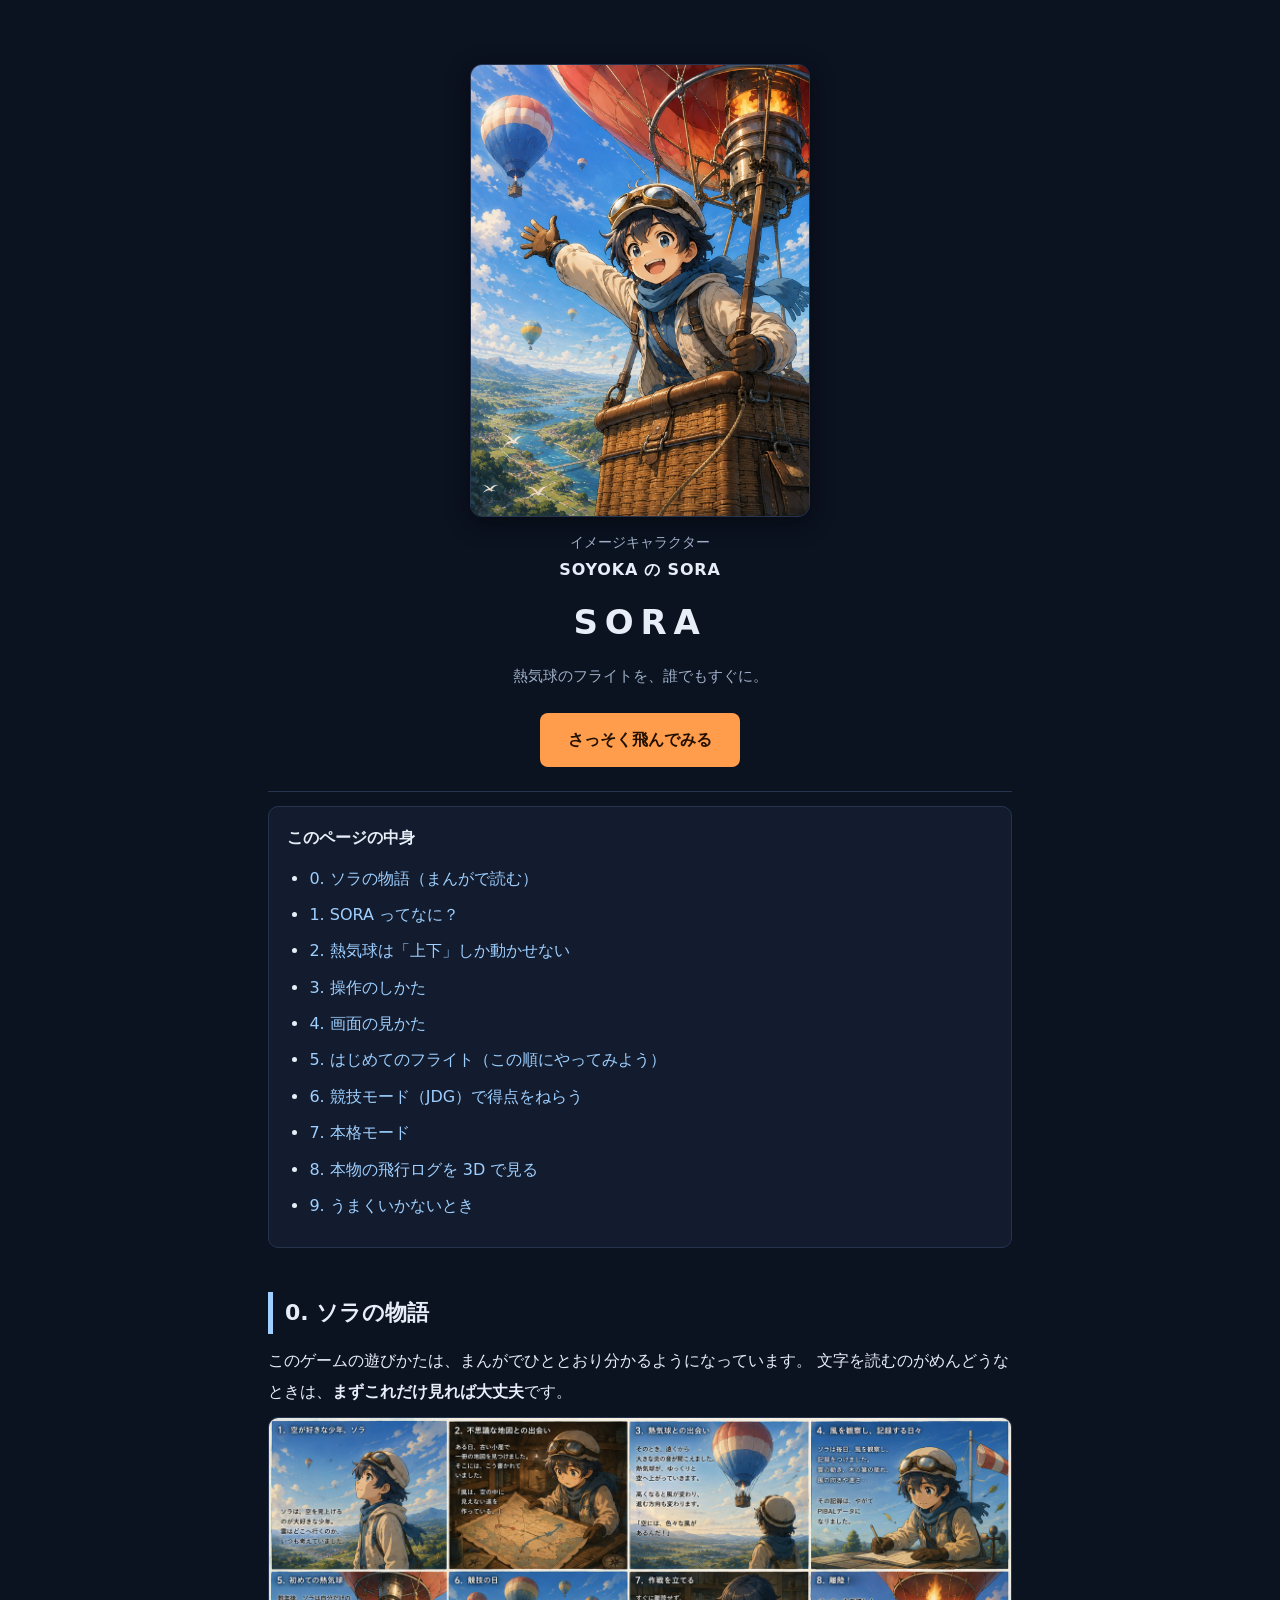
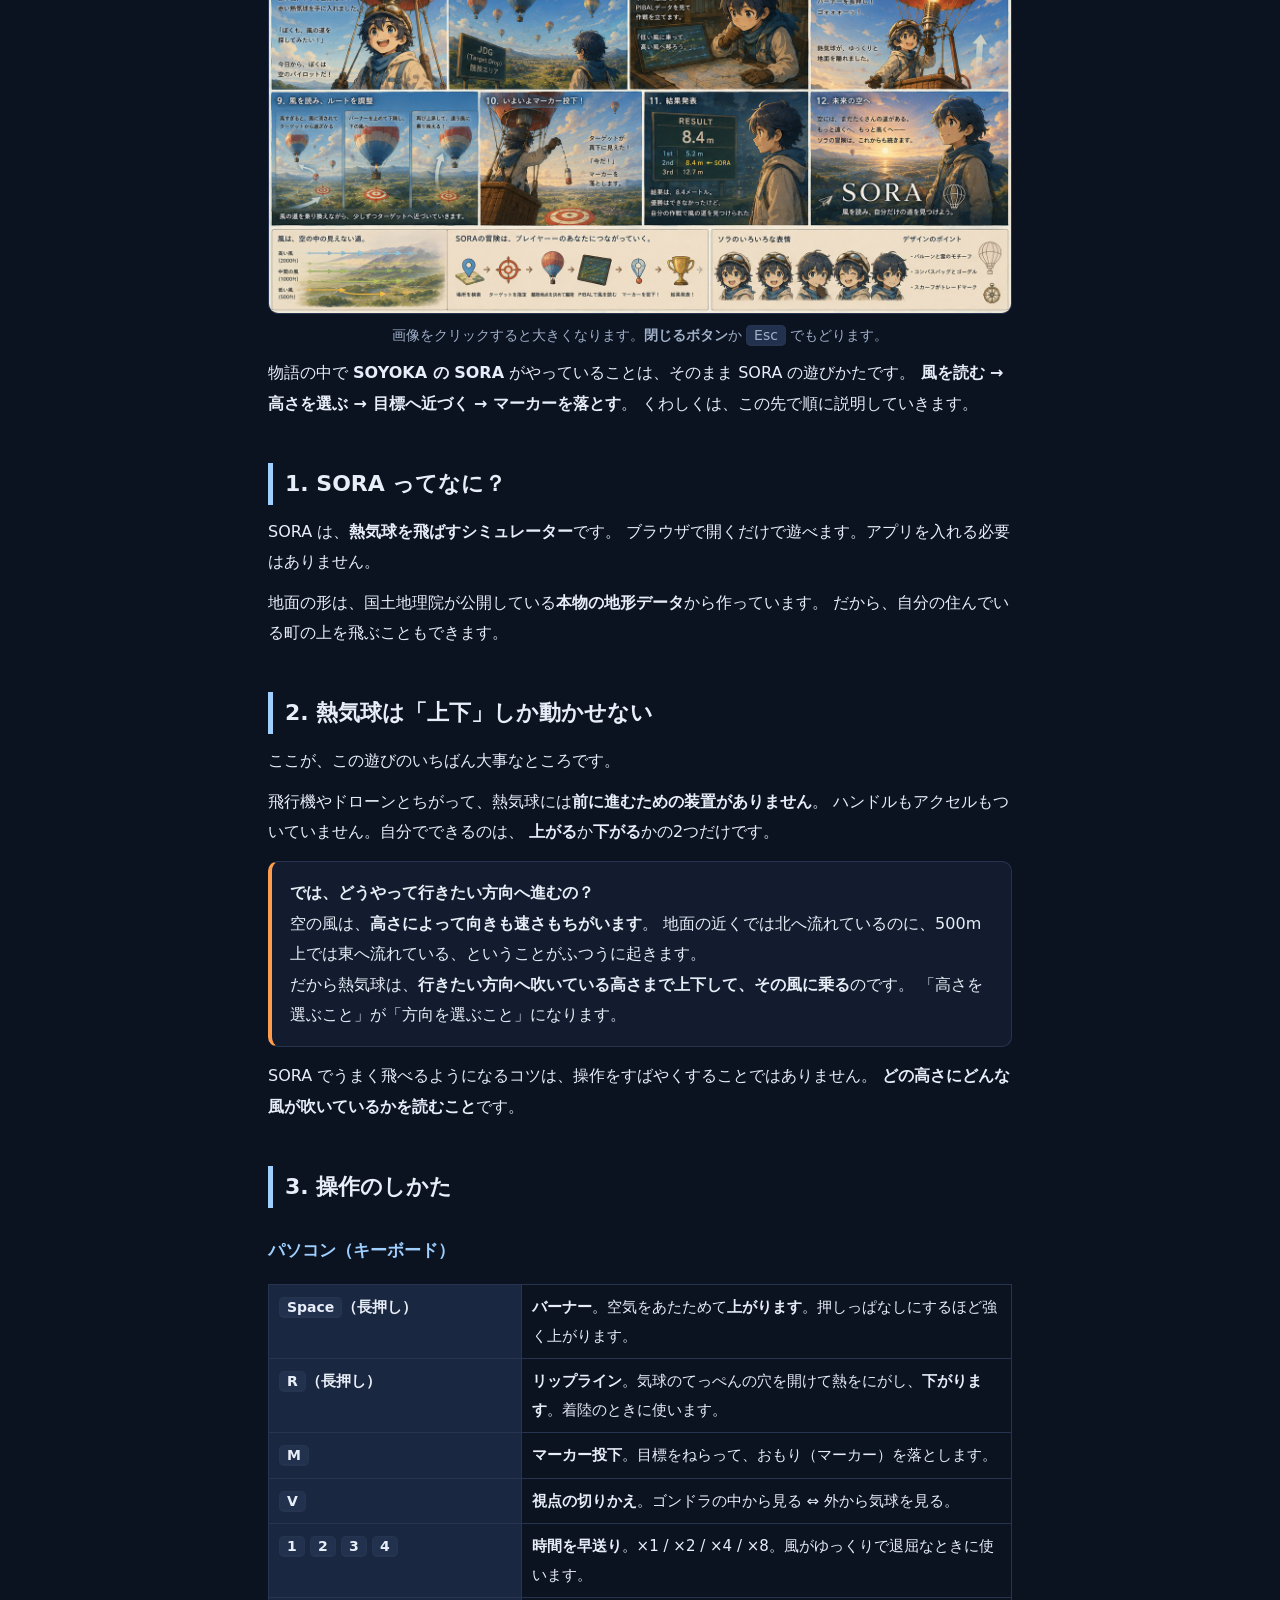
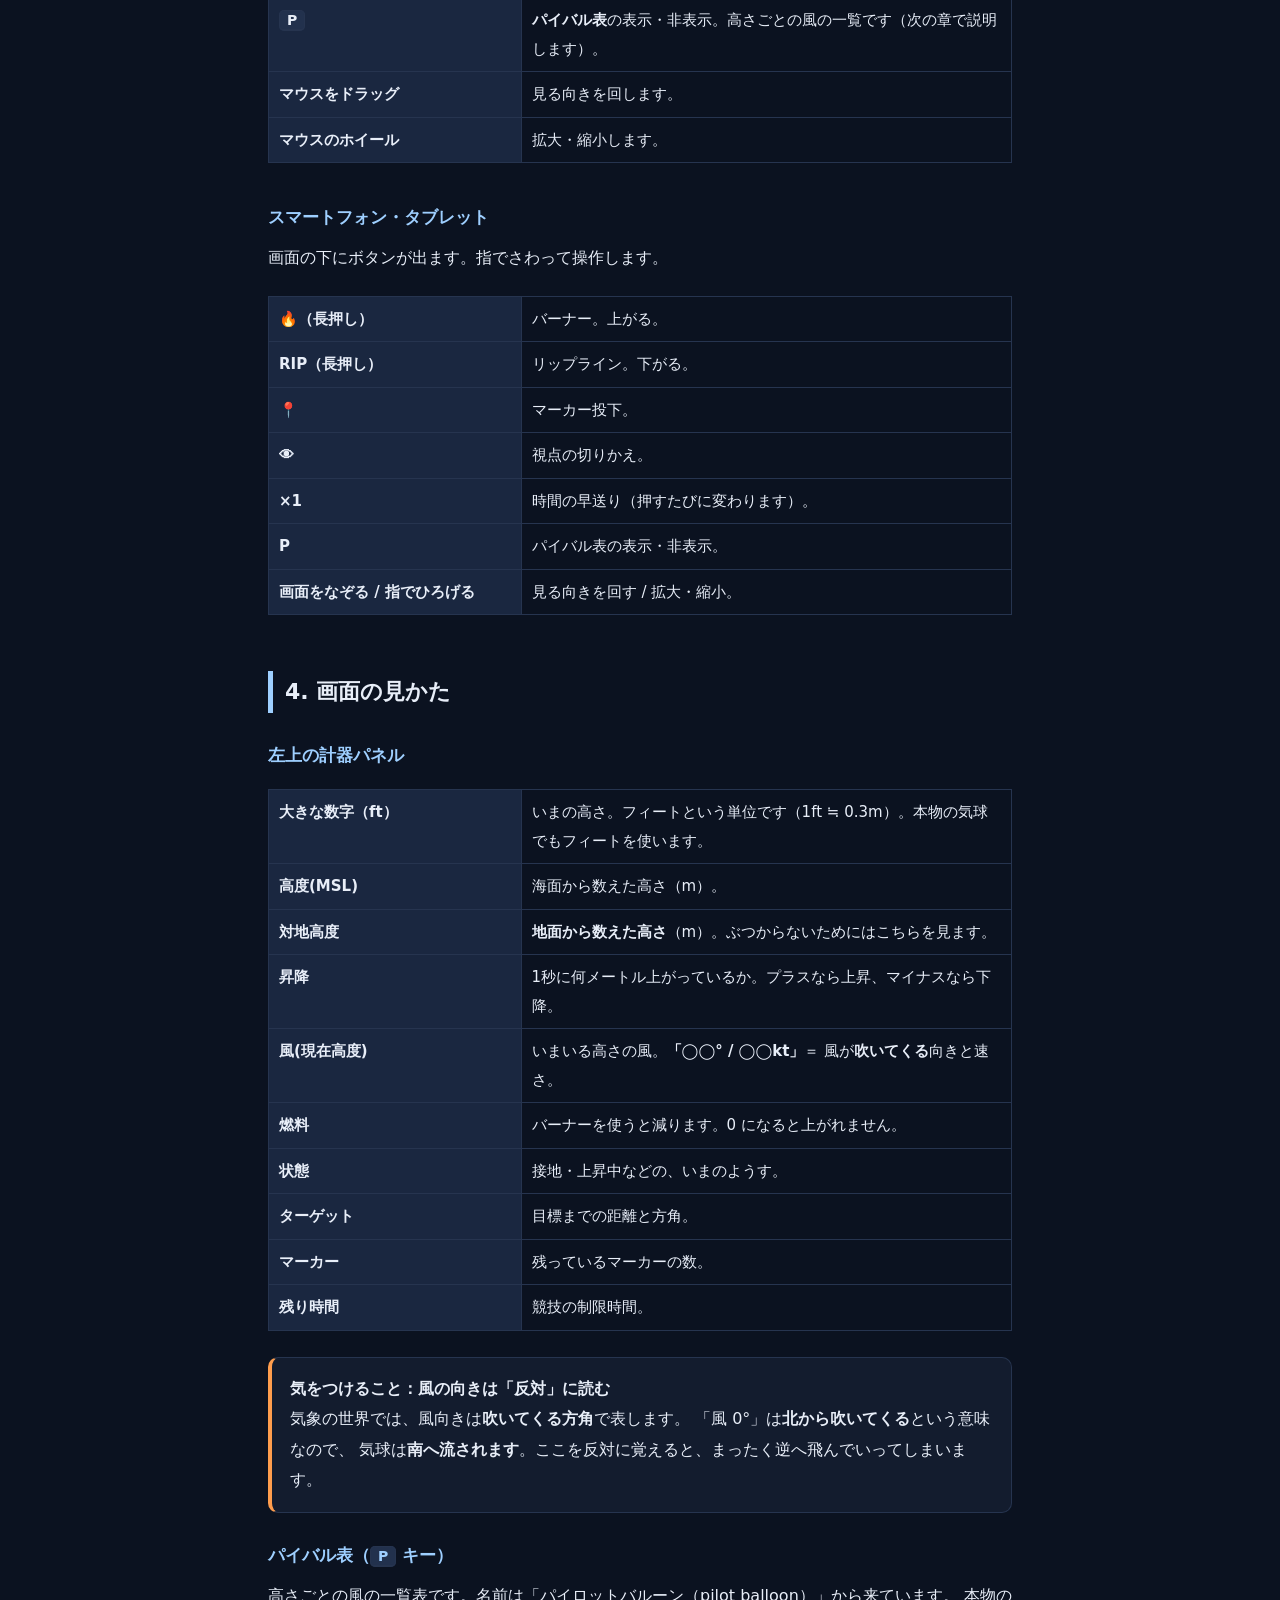
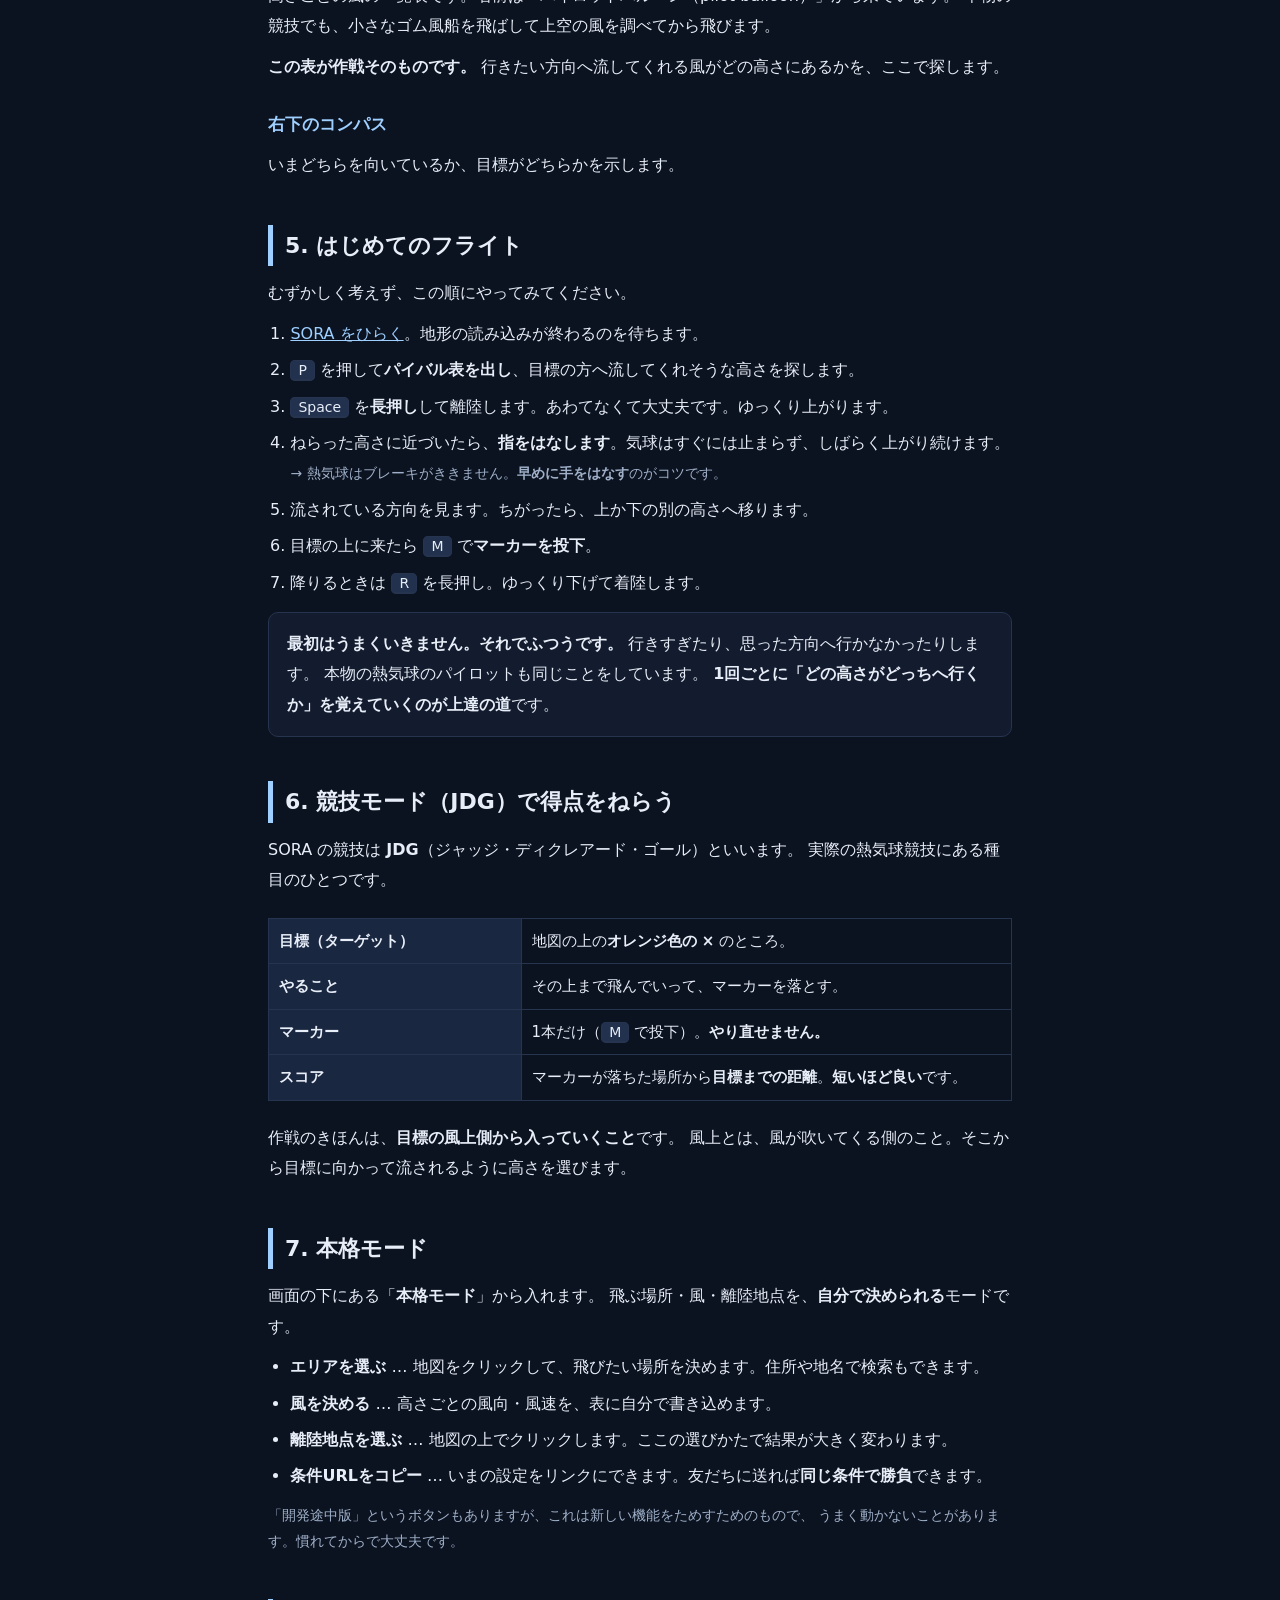
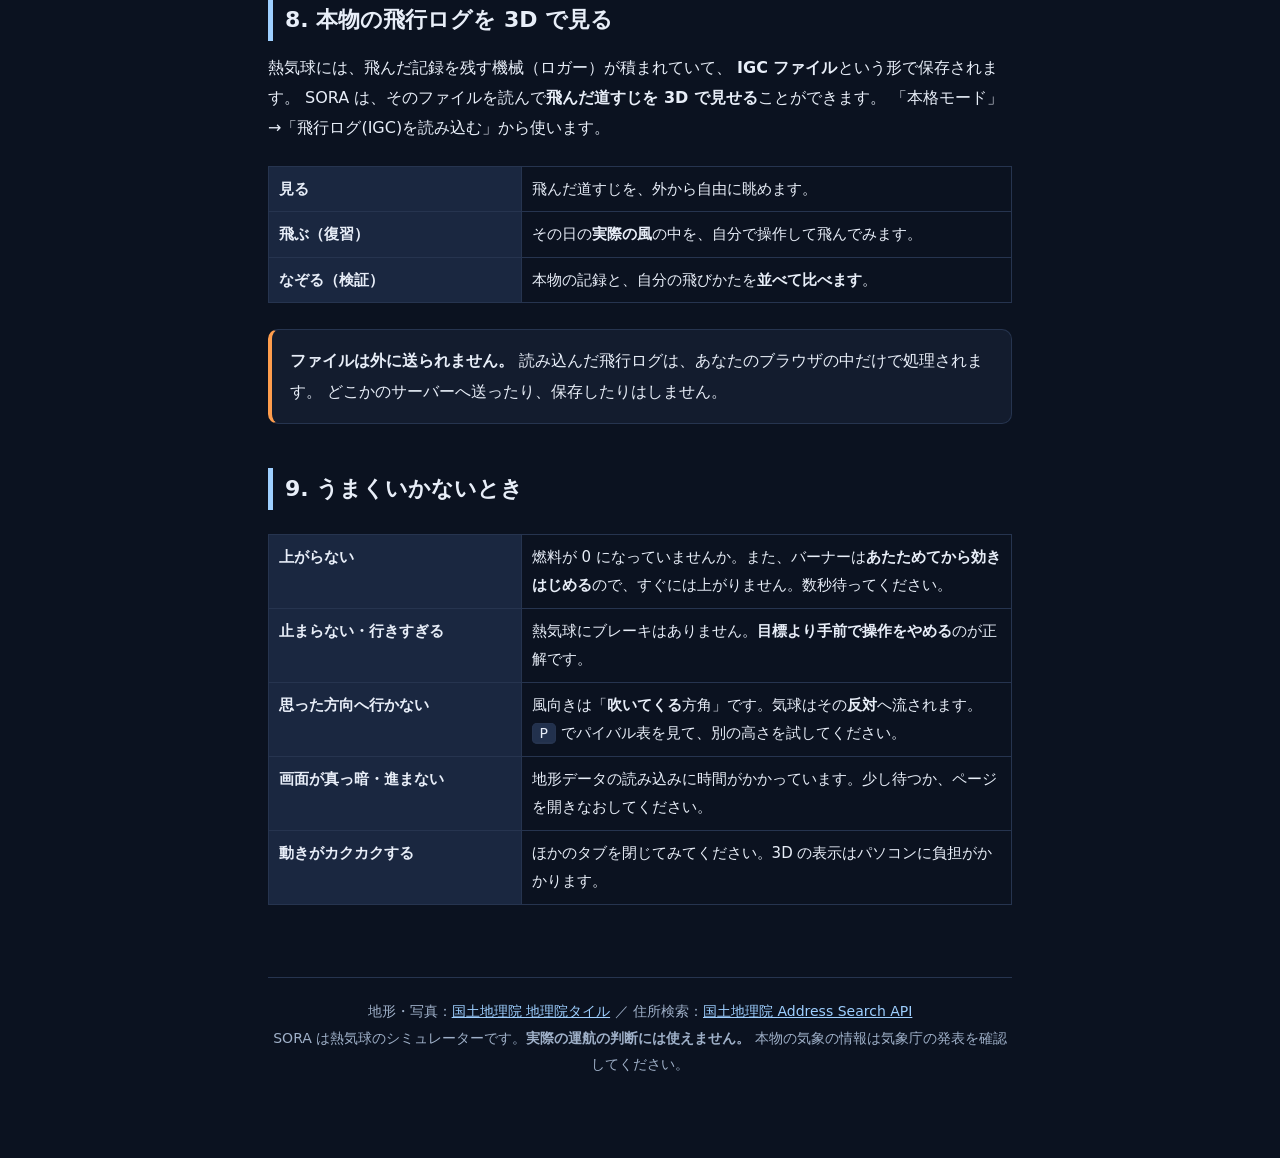
==== tutorial.html @ 1f0f730e "チュートリアルのページを作り、キャラクターと物語の絵を載せた - tutorial.html: 中学生にも読める操作説明。熱気球は上下しか操作できず   「高さを選ぶことが方向を選ぶこと」になる、とい" ====
<!DOCTYPE html>
<html lang="ja">
<head>
<meta charset="utf-8">
<meta name="viewport" content="width=device-width, initial-scale=1">
<title>SORA のあそびかた</title>
<style>
  :root{
    --bg:#0b1220; --panel:#131c2e; --line:#26344f;
    --fg:#e8eef8; --dim:#9fb0c8; --accent:#9ecfff; --fire:#ff9d4d;
  }
  *{box-sizing:border-box}
  body{
    margin:0; background:var(--bg); color:var(--fg);
    font-family:"Hiragino Kaku Gothic ProN","Yu Gothic",Meiryo,system-ui,sans-serif;
    line-height:1.9; font-size:16px;
  }
  .wrap{max-width:780px; margin:0 auto; padding:24px 18px 80px}
  header{text-align:center; padding:40px 0 24px; border-bottom:1px solid var(--line)}
  h1{margin:0; font-size:34px; letter-spacing:.2em}
  .tagline{color:var(--dim); margin-top:8px; font-size:15px}
  .start{display:inline-block; margin-top:22px; padding:12px 28px; border-radius:8px;
    background:var(--fire); color:#221000; font-weight:bold; text-decoration:none}
  h2{margin:44px 0 12px; font-size:22px; border-left:5px solid var(--accent); padding-left:12px}
  h3{margin:26px 0 6px; font-size:17px; color:var(--accent)}
  p{margin:10px 0}
  .panel{background:var(--panel); border:1px solid var(--line); border-radius:10px;
    padding:16px 18px; margin:14px 0}
  .note{border-left:4px solid var(--fire)}
  table{width:100%; border-collapse:collapse; margin:12px 0; font-size:15px}
  th,td{border:1px solid var(--line); padding:8px 10px; text-align:left; vertical-align:top}
  th{background:#1a2740; white-space:nowrap; width:34%}
  kbd{background:#22314d; border:1px solid var(--line); border-bottom-width:2px;
    border-radius:5px; padding:1px 7px; font-size:14px; font-family:inherit}
  ol,ul{padding-left:1.4em; margin:10px 0}
  li{margin:6px 0}
  .dim{color:var(--dim); font-size:14px}
  .toc a{color:var(--accent); text-decoration:none}
  .toc a:hover{text-decoration:underline}
  footer{margin-top:60px; padding-top:20px; border-top:1px solid var(--line);
    color:var(--dim); font-size:14px; text-align:center}
  a{color:var(--accent)}
  .scroll{overflow-x:auto}
  img{max-width:100%; height:auto; display:block}
  .hero{margin:0 auto 18px; max-width:340px; border-radius:12px;
    border:1px solid var(--line); box-shadow:0 6px 24px rgba(0,0,0,.45)}
  .story{border-radius:10px; border:1px solid var(--line)}
  .story-cap{color:var(--dim); font-size:14px; margin-top:8px; text-align:center}
  .hero-name{text-align:center; color:var(--dim); font-size:14px; margin:-6px 0 4px}
  .hero-name b{color:var(--fg); font-size:16px; letter-spacing:.05em}
  .zoomable{cursor:zoom-in}
  /* 拡大表示。ページの中で開いて、その場で閉じられるようにする
     (別タブで開くと「戻れない」という声があったため) */
  #lightbox{position:fixed; inset:0; background:rgba(5,9,16,.94); z-index:100;
    display:none; overflow:auto; padding:56px 12px 24px; text-align:center}
  #lightbox.open{display:block}
  #lightbox img{margin:0 auto; border-radius:8px; max-width:none; width:1400px}
  #lightbox-close{position:fixed; top:10px; right:12px; z-index:101;
    background:var(--panel); color:var(--fg); border:1px solid var(--line);
    border-radius:8px; padding:10px 18px; font-size:16px; font-family:inherit; cursor:pointer}
  #lightbox-hint{position:fixed; top:18px; left:14px; z-index:101;
    color:var(--dim); font-size:13px}
</style>
</head>
<body>
<div class="wrap">

<header>
  <img class="hero" src="assets/sora-hero.jpg"
       alt="熱気球のゴンドラから身を乗り出して手をふる少年、SOYOKAのSORA。眼下に川と町、空にはほかの気球が浮かんでいる。">
  <div class="hero-name">イメージキャラクター<br><b>SOYOKA の SORA</b></div>
  <h1>SORA</h1>
  <div class="tagline">熱気球のフライトを、誰でもすぐに。</div>
  <a class="start" href="prototype/">さっそく飛んでみる</a>
</header>

<div class="panel toc">
  <strong>このページの中身</strong>
  <ul>
    <li><a href="#story">0. ソラの物語（まんがで読む）</a></li>
    <li><a href="#what">1. SORA ってなに？</a></li>
    <li><a href="#idea">2. 熱気球は「上下」しか動かせない</a></li>
    <li><a href="#control">3. 操作のしかた</a></li>
    <li><a href="#panel">4. 画面の見かた</a></li>
    <li><a href="#first">5. はじめてのフライト（この順にやってみよう）</a></li>
    <li><a href="#game">6. 競技モード（JDG）で得点をねらう</a></li>
    <li><a href="#serious">7. 本格モード</a></li>
    <li><a href="#igc">8. 本物の飛行ログを 3D で見る</a></li>
    <li><a href="#trouble">9. うまくいかないとき</a></li>
  </ul>
</div>

<h2 id="story">0. ソラの物語</h2>
<p>
このゲームの遊びかたは、まんがでひととおり分かるようになっています。
文字を読むのがめんどうなときは、<strong>まずこれだけ見れば大丈夫</strong>です。
</p>
<img class="story zoomable" src="assets/sora-story.jpg"
     alt="全12コマの物語。空が好きな少年ソラが、風は空の中の見えない道だと知り、風を記録し、熱気球を手に入れ、JDG競技でパイバルデータから作戦を立て、風を乗り換えながらターゲットへ近づき、マーカーを投下して 8.4m の結果を得るまで。">
<div class="story-cap">
  画像をクリックすると大きくなります。<strong>閉じるボタン</strong>か <kbd>Esc</kbd> でもどります。
</div>
<p>
物語の中で <strong>SOYOKA の SORA</strong> がやっていることは、そのまま SORA の遊びかたです。
<strong>風を読む → 高さを選ぶ → 目標へ近づく → マーカーを落とす</strong>。
くわしくは、この先で順に説明していきます。
</p>

<h2 id="what">1. SORA ってなに？</h2>
<p>
SORA は、<strong>熱気球を飛ばすシミュレーター</strong>です。
ブラウザで開くだけで遊べます。アプリを入れる必要はありません。
</p>
<p>
地面の形は、国土地理院が公開している<strong>本物の地形データ</strong>から作っています。
だから、自分の住んでいる町の上を飛ぶこともできます。
</p>

<h2 id="idea">2. 熱気球は「上下」しか動かせない</h2>
<p>
ここが、この遊びのいちばん大事なところです。
</p>
<p>
飛行機やドローンとちがって、熱気球には<strong>前に進むための装置がありません</strong>。
ハンドルもアクセルもついていません。自分でできるのは、
<strong>上がる</strong>か<strong>下がる</strong>かの2つだけです。
</p>
<div class="panel note">
  <p style="margin:0">
  <strong>では、どうやって行きたい方向へ進むの？</strong><br>
  空の風は、<strong>高さによって向きも速さもちがいます</strong>。
  地面の近くでは北へ流れているのに、500m 上では東へ流れている、ということがふつうに起きます。<br>
  だから熱気球は、<strong>行きたい方向へ吹いている高さまで上下して、その風に乗る</strong>のです。
  「高さを選ぶこと」が「方向を選ぶこと」になります。
  </p>
</div>
<p>
SORA でうまく飛べるようになるコツは、操作をすばやくすることではありません。
<strong>どの高さにどんな風が吹いているかを読むこと</strong>です。
</p>

<h2 id="control">3. 操作のしかた</h2>

<h3>パソコン（キーボード）</h3>
<div class="scroll">
<table>
  <tr><th><kbd>Space</kbd>（長押し）</th>
      <td><strong>バーナー</strong>。空気をあたためて<strong>上がります</strong>。押しっぱなしにするほど強く上がります。</td></tr>
  <tr><th><kbd>R</kbd>（長押し）</th>
      <td><strong>リップライン</strong>。気球のてっぺんの穴を開けて熱をにがし、<strong>下がります</strong>。着陸のときに使います。</td></tr>
  <tr><th><kbd>M</kbd></th>
      <td><strong>マーカー投下</strong>。目標をねらって、おもり（マーカー）を落とします。</td></tr>
  <tr><th><kbd>V</kbd></th>
      <td><strong>視点の切りかえ</strong>。ゴンドラの中から見る ⇔ 外から気球を見る。</td></tr>
  <tr><th><kbd>1</kbd> <kbd>2</kbd> <kbd>3</kbd> <kbd>4</kbd></th>
      <td><strong>時間を早送り</strong>。×1 / ×2 / ×4 / ×8。風がゆっくりで退屈なときに使います。</td></tr>
  <tr><th><kbd>P</kbd></th>
      <td><strong>パイバル表</strong>の表示・非表示。高さごとの風の一覧です（次の章で説明します）。</td></tr>
  <tr><th>マウスをドラッグ</th><td>見る向きを回します。</td></tr>
  <tr><th>マウスのホイール</th><td>拡大・縮小します。</td></tr>
</table>
</div>

<h3>スマートフォン・タブレット</h3>
<p>画面の下にボタンが出ます。指でさわって操作します。</p>
<div class="scroll">
<table>
  <tr><th>🔥（長押し）</th><td>バーナー。上がる。</td></tr>
  <tr><th>RIP（長押し）</th><td>リップライン。下がる。</td></tr>
  <tr><th>📍</th><td>マーカー投下。</td></tr>
  <tr><th>👁</th><td>視点の切りかえ。</td></tr>
  <tr><th>×1</th><td>時間の早送り（押すたびに変わります）。</td></tr>
  <tr><th>P</th><td>パイバル表の表示・非表示。</td></tr>
  <tr><th>画面をなぞる / 指でひろげる</th><td>見る向きを回す / 拡大・縮小。</td></tr>
</table>
</div>

<h2 id="panel">4. 画面の見かた</h2>

<h3>左上の計器パネル</h3>
<div class="scroll">
<table>
  <tr><th>大きな数字（ft）</th><td>いまの高さ。フィートという単位です（1ft ≒ 0.3m）。本物の気球でもフィートを使います。</td></tr>
  <tr><th>高度(MSL)</th><td>海面から数えた高さ（m）。</td></tr>
  <tr><th>対地高度</th><td><strong>地面から数えた高さ</strong>（m）。ぶつからないためにはこちらを見ます。</td></tr>
  <tr><th>昇降</th><td>1秒に何メートル上がっているか。プラスなら上昇、マイナスなら下降。</td></tr>
  <tr><th>風(現在高度)</th><td>いまいる高さの風。<strong>「◯◯° / ◯◯kt」</strong>＝ 風が<strong>吹いてくる</strong>向きと速さ。</td></tr>
  <tr><th>燃料</th><td>バーナーを使うと減ります。0 になると上がれません。</td></tr>
  <tr><th>状態</th><td>接地・上昇中などの、いまのようす。</td></tr>
  <tr><th>ターゲット</th><td>目標までの距離と方角。</td></tr>
  <tr><th>マーカー</th><td>残っているマーカーの数。</td></tr>
  <tr><th>残り時間</th><td>競技の制限時間。</td></tr>
</table>
</div>

<div class="panel note">
  <p style="margin:0">
  <strong>気をつけること：風の向きは「反対」に読む</strong><br>
  気象の世界では、風向きは<strong>吹いてくる方角</strong>で表します。
  「風 0°」は<strong>北から吹いてくる</strong>という意味なので、
  気球は<strong>南へ流されます</strong>。ここを反対に覚えると、まったく逆へ飛んでいってしまいます。
  </p>
</div>

<h3>パイバル表（<kbd>P</kbd> キー）</h3>
<p>
高さごとの風の一覧表です。名前は「パイロットバルーン（pilot balloon）」から来ています。
本物の競技でも、小さなゴム風船を飛ばして上空の風を調べてから飛びます。
</p>
<p>
<strong>この表が作戦そのものです。</strong>
行きたい方向へ流してくれる風がどの高さにあるかを、ここで探します。
</p>

<h3>右下のコンパス</h3>
<p>いまどちらを向いているか、目標がどちらかを示します。</p>

<h2 id="first">5. はじめてのフライト</h2>
<p>むずかしく考えず、この順にやってみてください。</p>
<ol>
  <li><a href="prototype/">SORA をひらく</a>。地形の読み込みが終わるのを待ちます。</li>
  <li><kbd>P</kbd> を押して<strong>パイバル表を出し</strong>、目標の方へ流してくれそうな高さを探します。</li>
  <li><kbd>Space</kbd> を<strong>長押し</strong>して離陸します。あわてなくて大丈夫です。ゆっくり上がります。</li>
  <li>ねらった高さに近づいたら、<strong>指をはなします</strong>。気球はすぐには止まらず、しばらく上がり続けます。<br>
      <span class="dim">→ 熱気球はブレーキがききません。<strong>早めに手をはなす</strong>のがコツです。</span></li>
  <li>流されている方向を見ます。ちがったら、上か下の別の高さへ移ります。</li>
  <li>目標の上に来たら <kbd>M</kbd> で<strong>マーカーを投下</strong>。</li>
  <li>降りるときは <kbd>R</kbd> を長押し。ゆっくり下げて着陸します。</li>
</ol>
<div class="panel">
  <p style="margin:0">
  <strong>最初はうまくいきません。それでふつうです。</strong>
  行きすぎたり、思った方向へ行かなかったりします。
  本物の熱気球のパイロットも同じことをしています。
  <strong>1回ごとに「どの高さがどっちへ行くか」を覚えていくのが上達の道</strong>です。
  </p>
</div>

<h2 id="game">6. 競技モード（JDG）で得点をねらう</h2>
<p>
SORA の競技は <strong>JDG</strong>（ジャッジ・ディクレアード・ゴール）といいます。
実際の熱気球競技にある種目のひとつです。
</p>
<div class="scroll">
<table>
  <tr><th>目標（ターゲット）</th><td>地図の上の<strong>オレンジ色の ×</strong> のところ。</td></tr>
  <tr><th>やること</th><td>その上まで飛んでいって、マーカーを落とす。</td></tr>
  <tr><th>マーカー</th><td>1本だけ（<kbd>M</kbd> で投下）。<strong>やり直せません。</strong></td></tr>
  <tr><th>スコア</th><td>マーカーが落ちた場所から<strong>目標までの距離</strong>。<strong>短いほど良い</strong>です。</td></tr>
</table>
</div>
<p>
作戦のきほんは、<strong>目標の風上側から入っていくこと</strong>です。
風上とは、風が吹いてくる側のこと。そこから目標に向かって流されるように高さを選びます。
</p>

<h2 id="serious">7. 本格モード</h2>
<p>
画面の下にある「<strong>本格モード</strong>」から入れます。
飛ぶ場所・風・離陸地点を、<strong>自分で決められる</strong>モードです。
</p>
<ul>
  <li><strong>エリアを選ぶ</strong> … 地図をクリックして、飛びたい場所を決めます。住所や地名で検索もできます。</li>
  <li><strong>風を決める</strong> … 高さごとの風向・風速を、表に自分で書き込めます。</li>
  <li><strong>離陸地点を選ぶ</strong> … 地図の上でクリックします。ここの選びかたで結果が大きく変わります。</li>
  <li><strong>条件URLをコピー</strong> … いまの設定をリンクにできます。友だちに送れば<strong>同じ条件で勝負</strong>できます。</li>
</ul>
<p class="dim">
「開発途中版」というボタンもありますが、これは新しい機能をためすためのもので、
うまく動かないことがあります。慣れてからで大丈夫です。
</p>

<h2 id="igc">8. 本物の飛行ログを 3D で見る</h2>
<p>
熱気球には、飛んだ記録を残す機械（ロガー）が積まれていて、
<strong>IGC ファイル</strong>という形で保存されます。
SORA は、そのファイルを読んで<strong>飛んだ道すじを 3D で見せる</strong>ことができます。
「本格モード」→「飛行ログ(IGC)を読み込む」から使います。
</p>
<div class="scroll">
<table>
  <tr><th>見る</th><td>飛んだ道すじを、外から自由に眺めます。</td></tr>
  <tr><th>飛ぶ（復習）</th><td>その日の<strong>実際の風</strong>の中を、自分で操作して飛んでみます。</td></tr>
  <tr><th>なぞる（検証）</th><td>本物の記録と、自分の飛びかたを<strong>並べて比べます</strong>。</td></tr>
</table>
</div>
<div class="panel note">
  <p style="margin:0">
  <strong>ファイルは外に送られません。</strong>
  読み込んだ飛行ログは、あなたのブラウザの中だけで処理されます。
  どこかのサーバーへ送ったり、保存したりはしません。
  </p>
</div>

<h2 id="trouble">9. うまくいかないとき</h2>
<div class="scroll">
<table>
  <tr><th>上がらない</th><td>燃料が 0 になっていませんか。また、バーナーは<strong>あたためてから効きはじめる</strong>ので、すぐには上がりません。数秒待ってください。</td></tr>
  <tr><th>止まらない・行きすぎる</th><td>熱気球にブレーキはありません。<strong>目標より手前で操作をやめる</strong>のが正解です。</td></tr>
  <tr><th>思った方向へ行かない</th><td>風向きは「<strong>吹いてくる</strong>方角」です。気球はその<strong>反対</strong>へ流されます。<kbd>P</kbd> でパイバル表を見て、別の高さを試してください。</td></tr>
  <tr><th>画面が真っ暗・進まない</th><td>地形データの読み込みに時間がかかっています。少し待つか、ページを開きなおしてください。</td></tr>
  <tr><th>動きがカクカクする</th><td>ほかのタブを閉じてみてください。3D の表示はパソコンに負担がかかります。</td></tr>
</table>
</div>

<footer>
  地形・写真：<a href="https://maps.gsi.go.jp/development/ichiran.html" target="_blank" rel="noopener">国土地理院 地理院タイル</a> ／
  住所検索：<a href="https://msearch.gsi.go.jp/address-search/" target="_blank" rel="noopener">国土地理院 Address Search API</a><br>
  SORA は熱気球のシミュレーターです。<strong>実際の運航の判断には使えません。</strong>
  本物の気象の情報は気象庁の発表を確認してください。
</footer>

</div>

<div id="lightbox">
  <div id="lightbox-hint">ドラッグ・スクロールで動かせます</div>
  <button id="lightbox-close" type="button">✕ 閉じる</button>
  <img id="lightbox-img" src="" alt="">
</div>

<script>
(function () {
  var box   = document.getElementById('lightbox');
  var img   = document.getElementById('lightbox-img');
  var close = document.getElementById('lightbox-close');

  function open(src, alt) {
    img.src = src; img.alt = alt || '';
    box.classList.add('open');
    box.scrollTop = 0; box.scrollLeft = 0;
    document.body.style.overflow = 'hidden';
    close.focus();
  }
  function shut() {
    box.classList.remove('open');
    document.body.style.overflow = '';
  }

  Array.prototype.forEach.call(document.querySelectorAll('.zoomable'), function (el) {
    el.addEventListener('click', function () { open(el.src, el.alt); });
  });

  close.addEventListener('click', shut);
  // 画像そのもの以外(背景)をクリックしても閉じる
  box.addEventListener('click', function (e) { if (e.target !== img) shut(); });
  document.addEventListener('keydown', function (e) {
    if (e.key === 'Escape' && box.classList.contains('open')) shut();
  });
})();
</script>
</body>
</html>
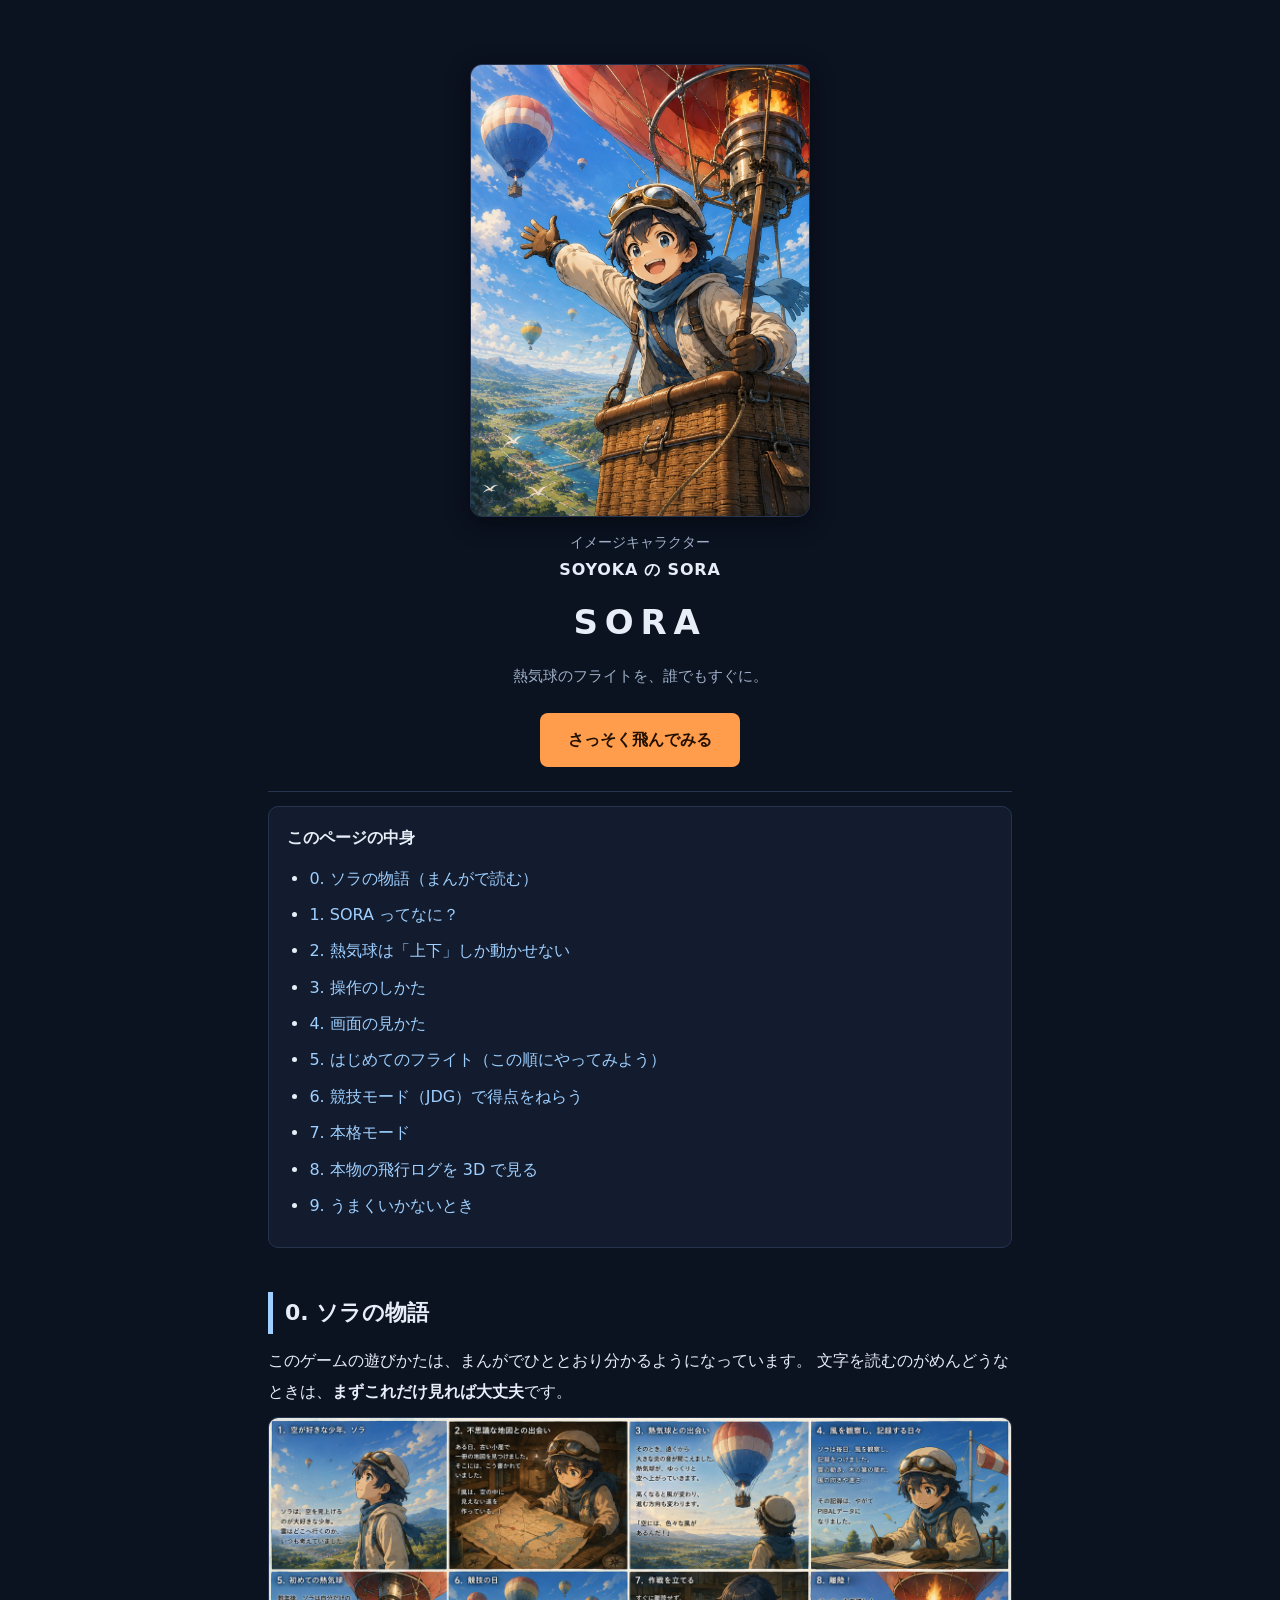
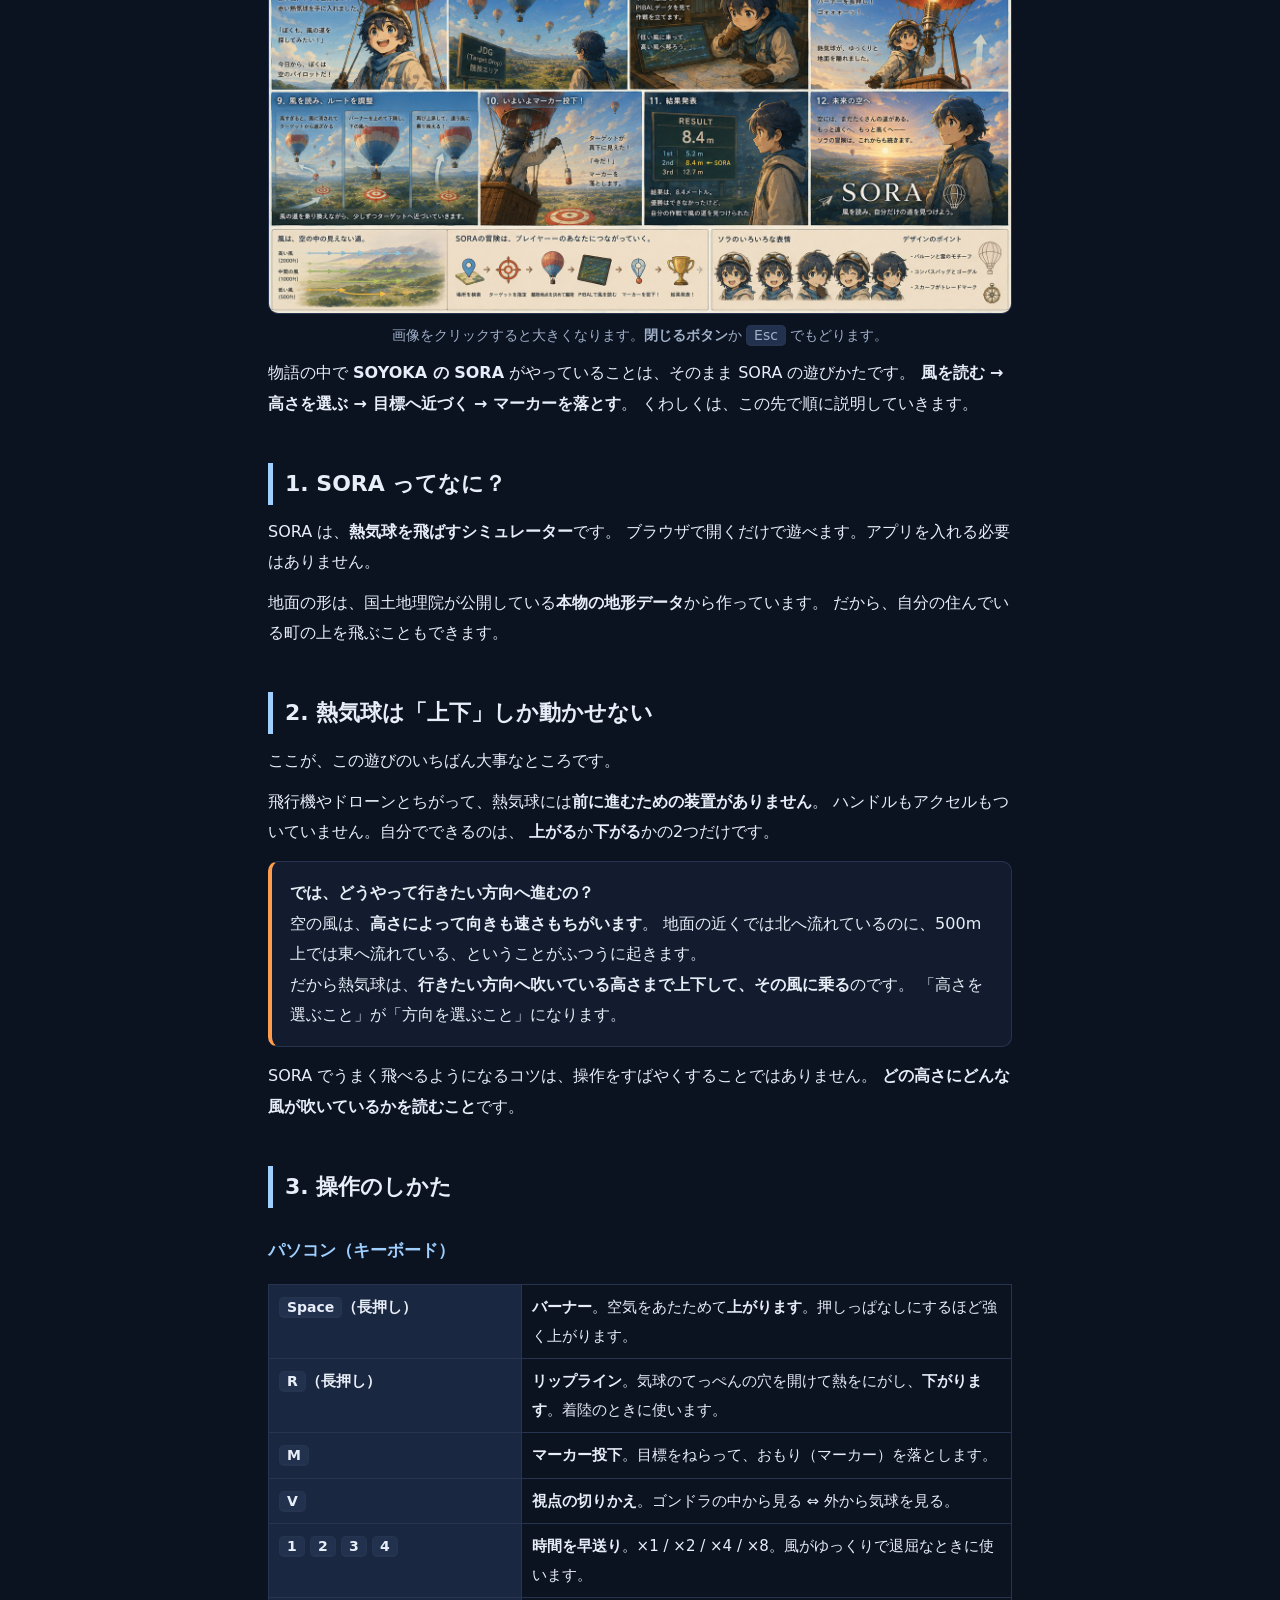
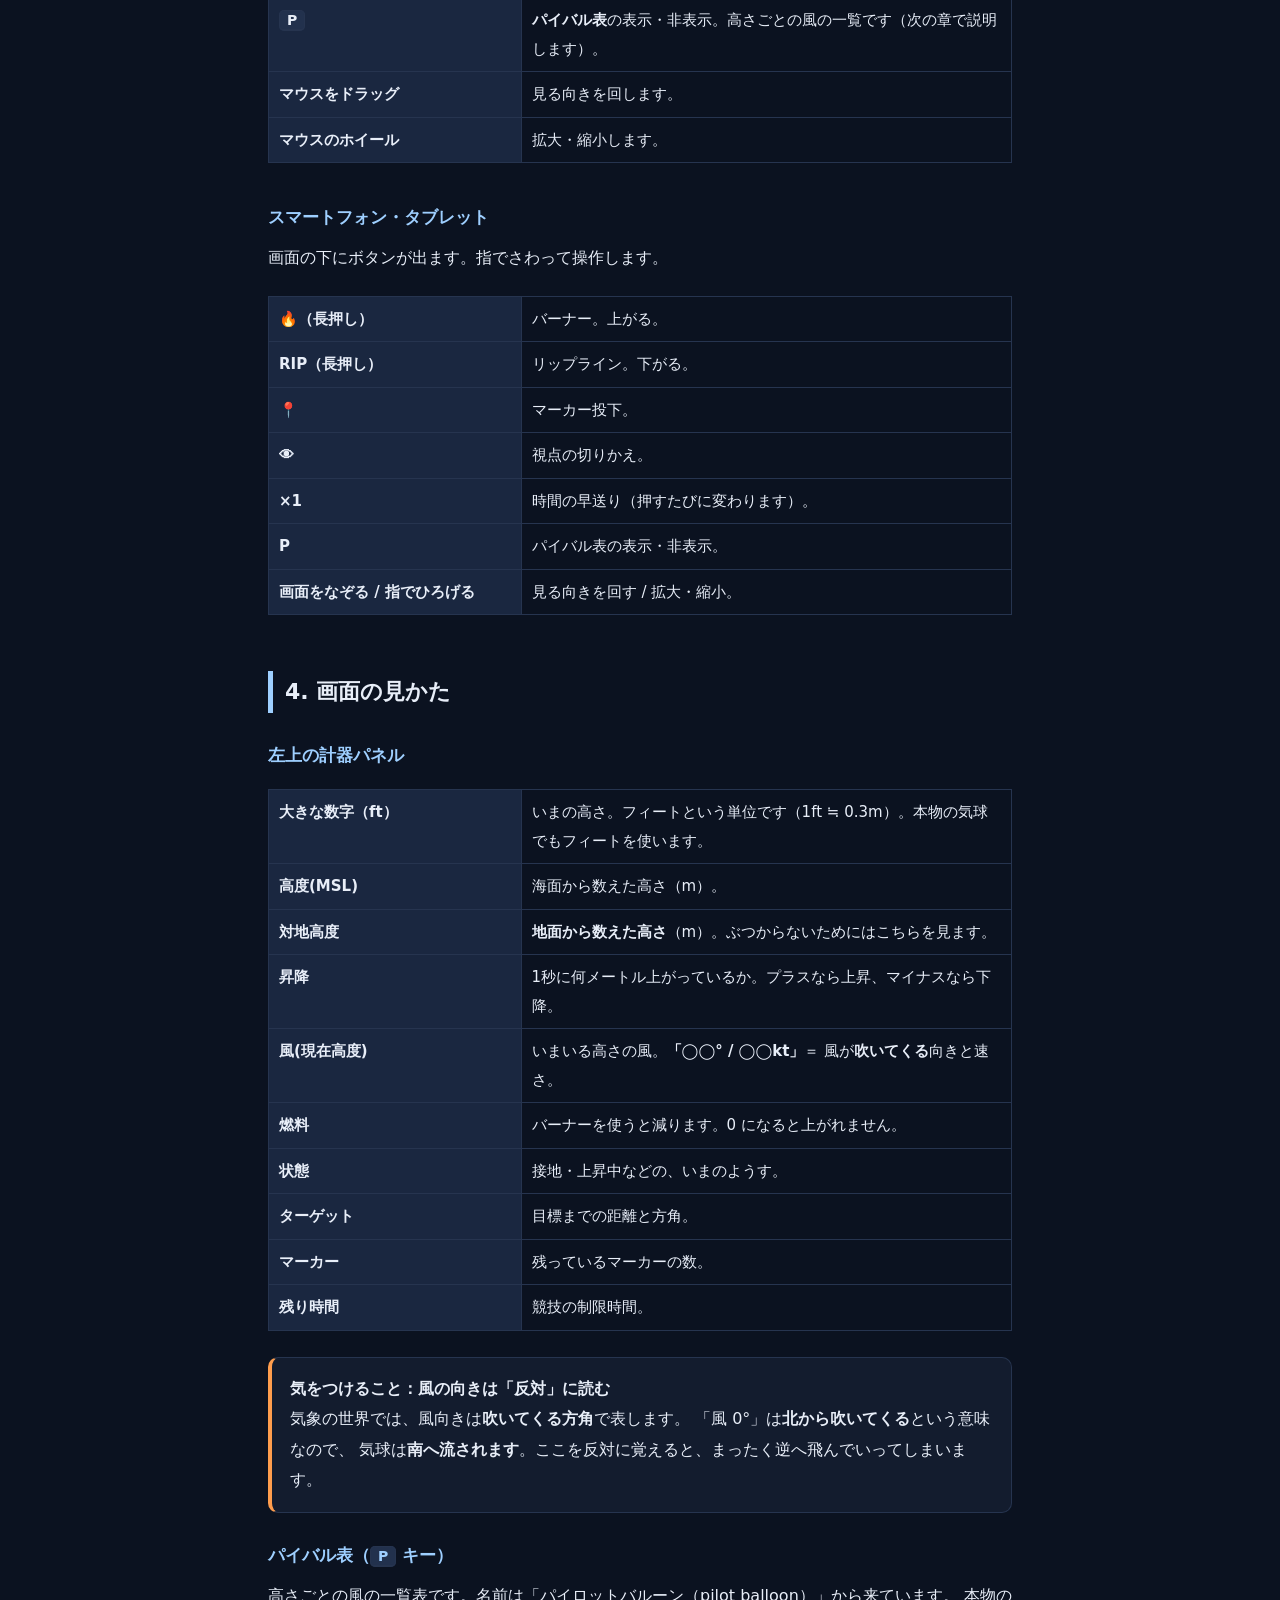
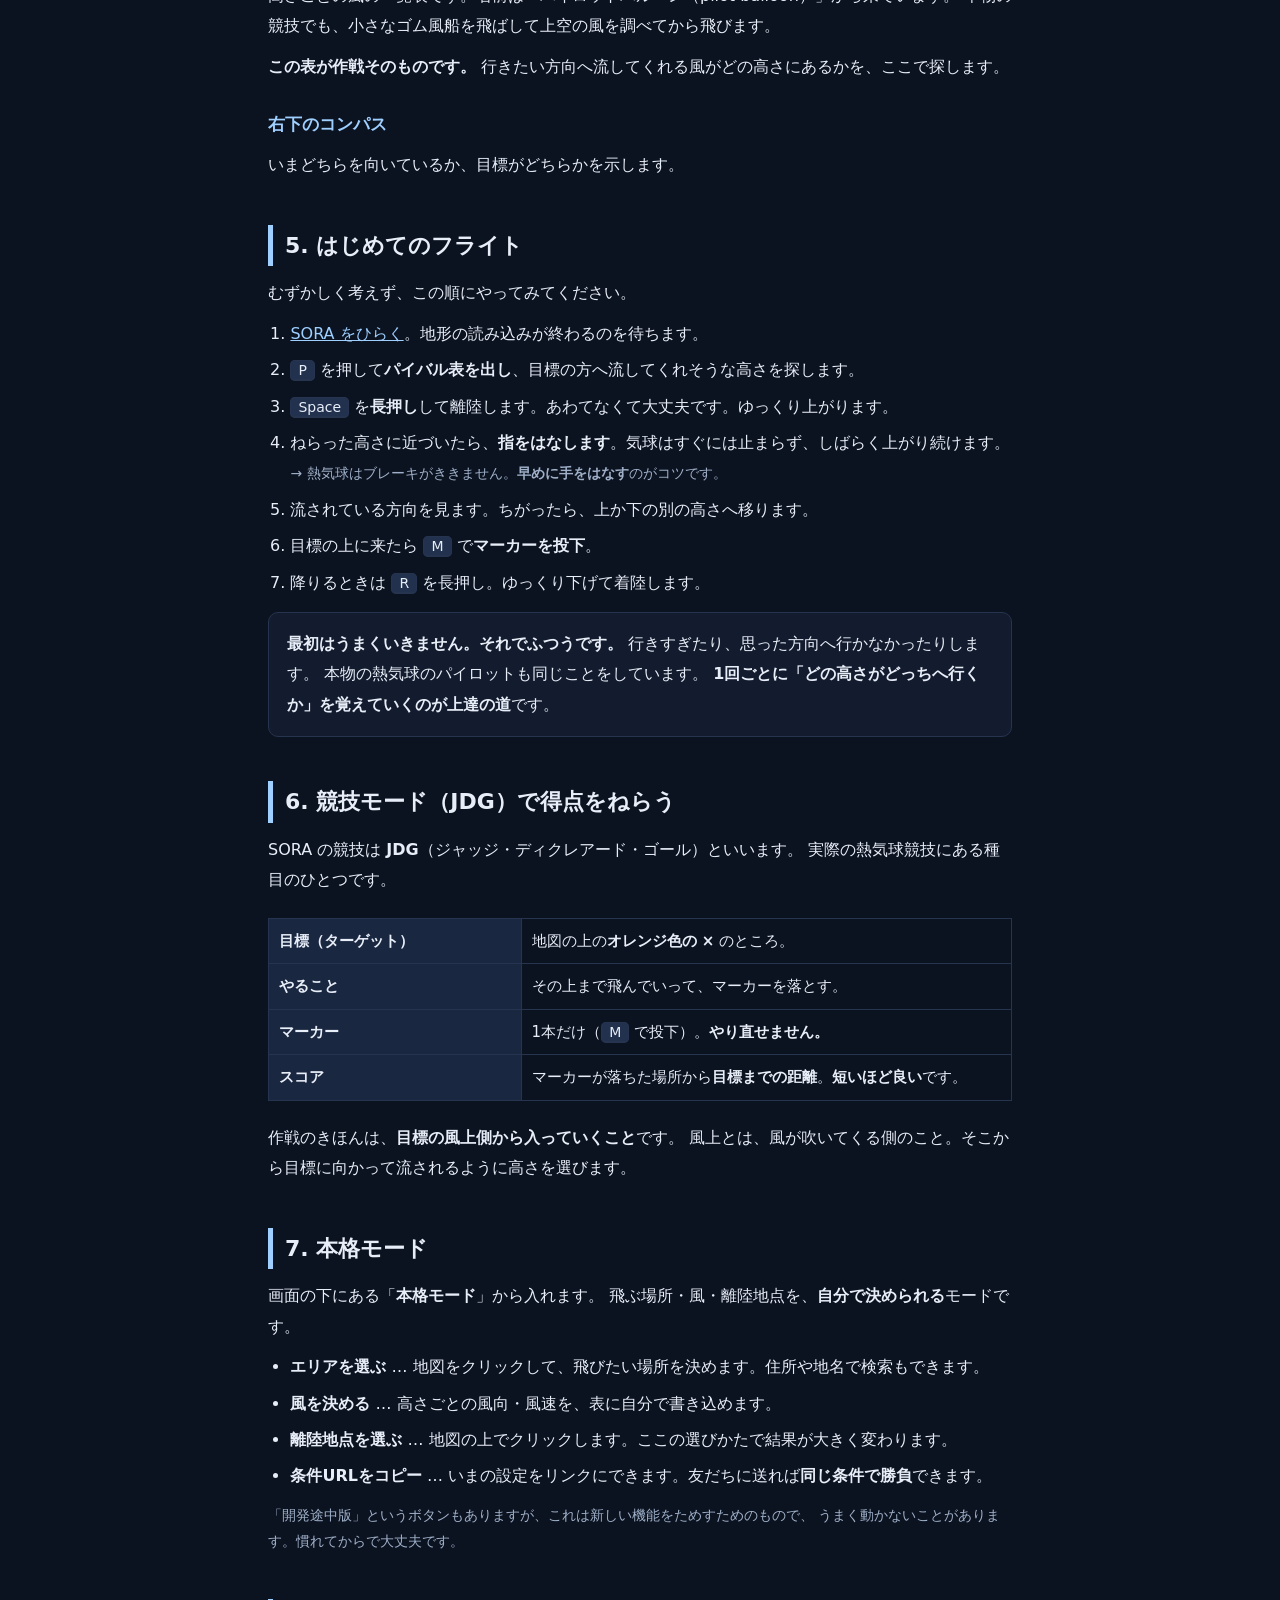
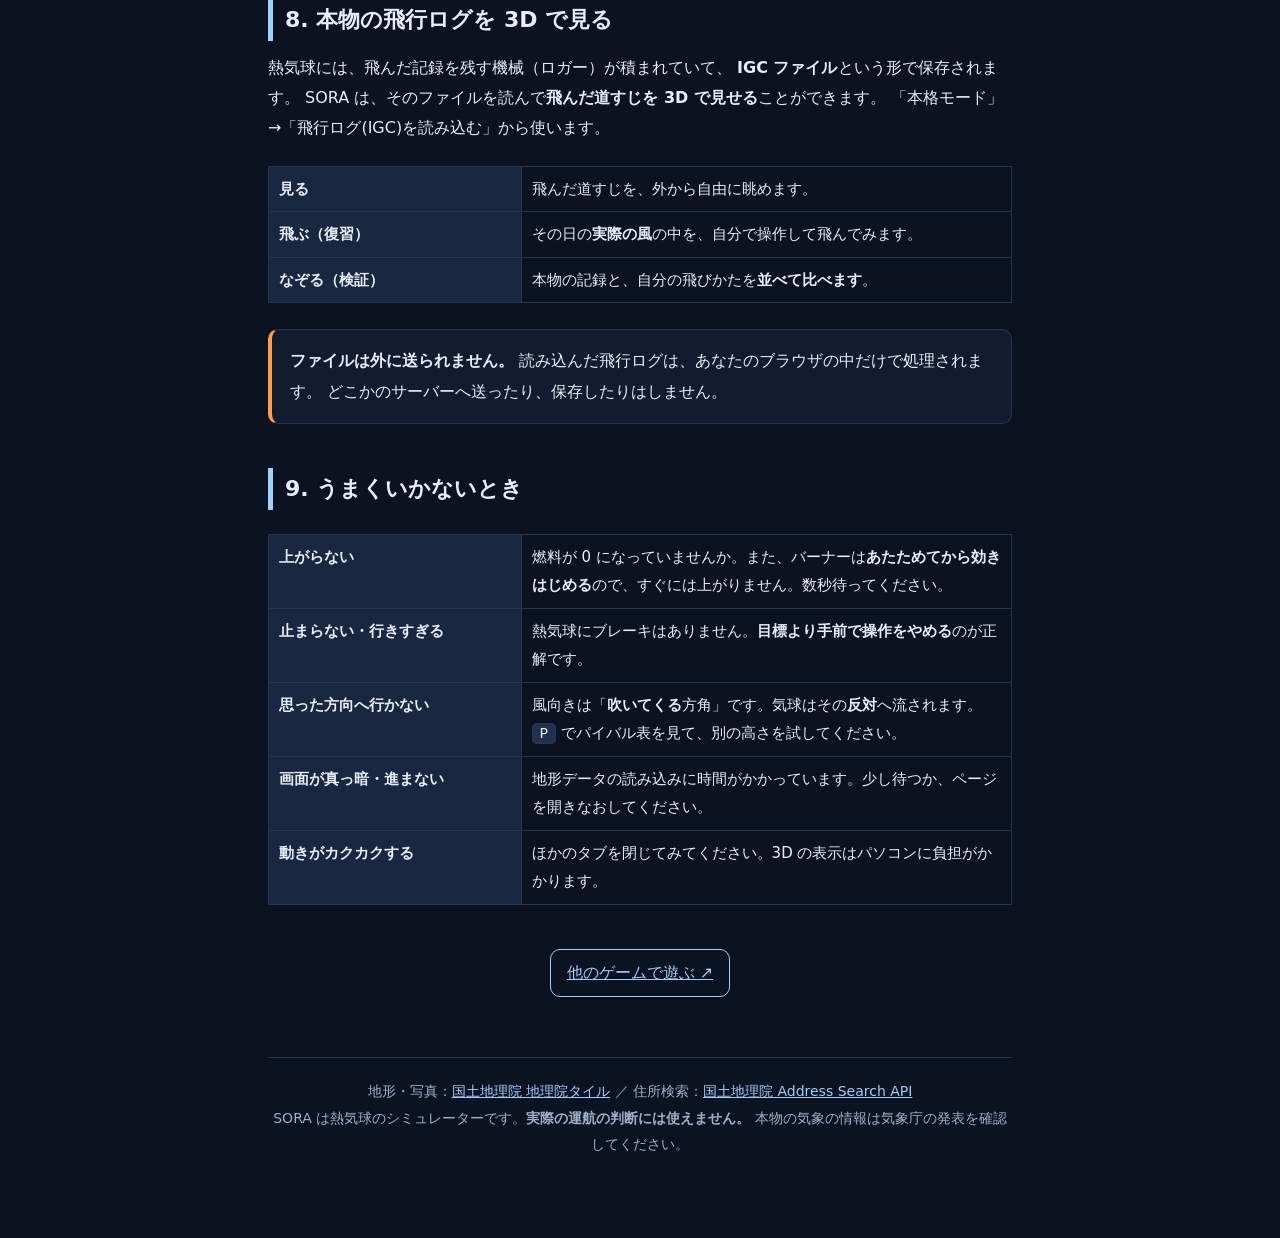
==== commit ce57411e: "Add link to shared game collection" ====
--- a/tutorial.html
+++ b/tutorial.html
@@ -303,6 +303,7 @@
 </table>
 </div>
 
+<div style="text-align:center;margin:32px 16px"><a href="https://rhito-game-collection.rhitomigm.chatgpt.site" target="_blank" rel="noopener noreferrer" style="display:inline-flex;align-items:center;min-height:44px;padding:8px 16px;border:1px solid currentColor;border-radius:10px;font-size:16px">他のゲームで遊ぶ ↗</a></div>
 <footer>
   地形・写真：<a href="https://maps.gsi.go.jp/development/ichiran.html" target="_blank" rel="noopener">国土地理院 地理院タイル</a> ／
   住所検索：<a href="https://msearch.gsi.go.jp/address-search/" target="_blank" rel="noopener">国土地理院 Address Search API</a><br>
